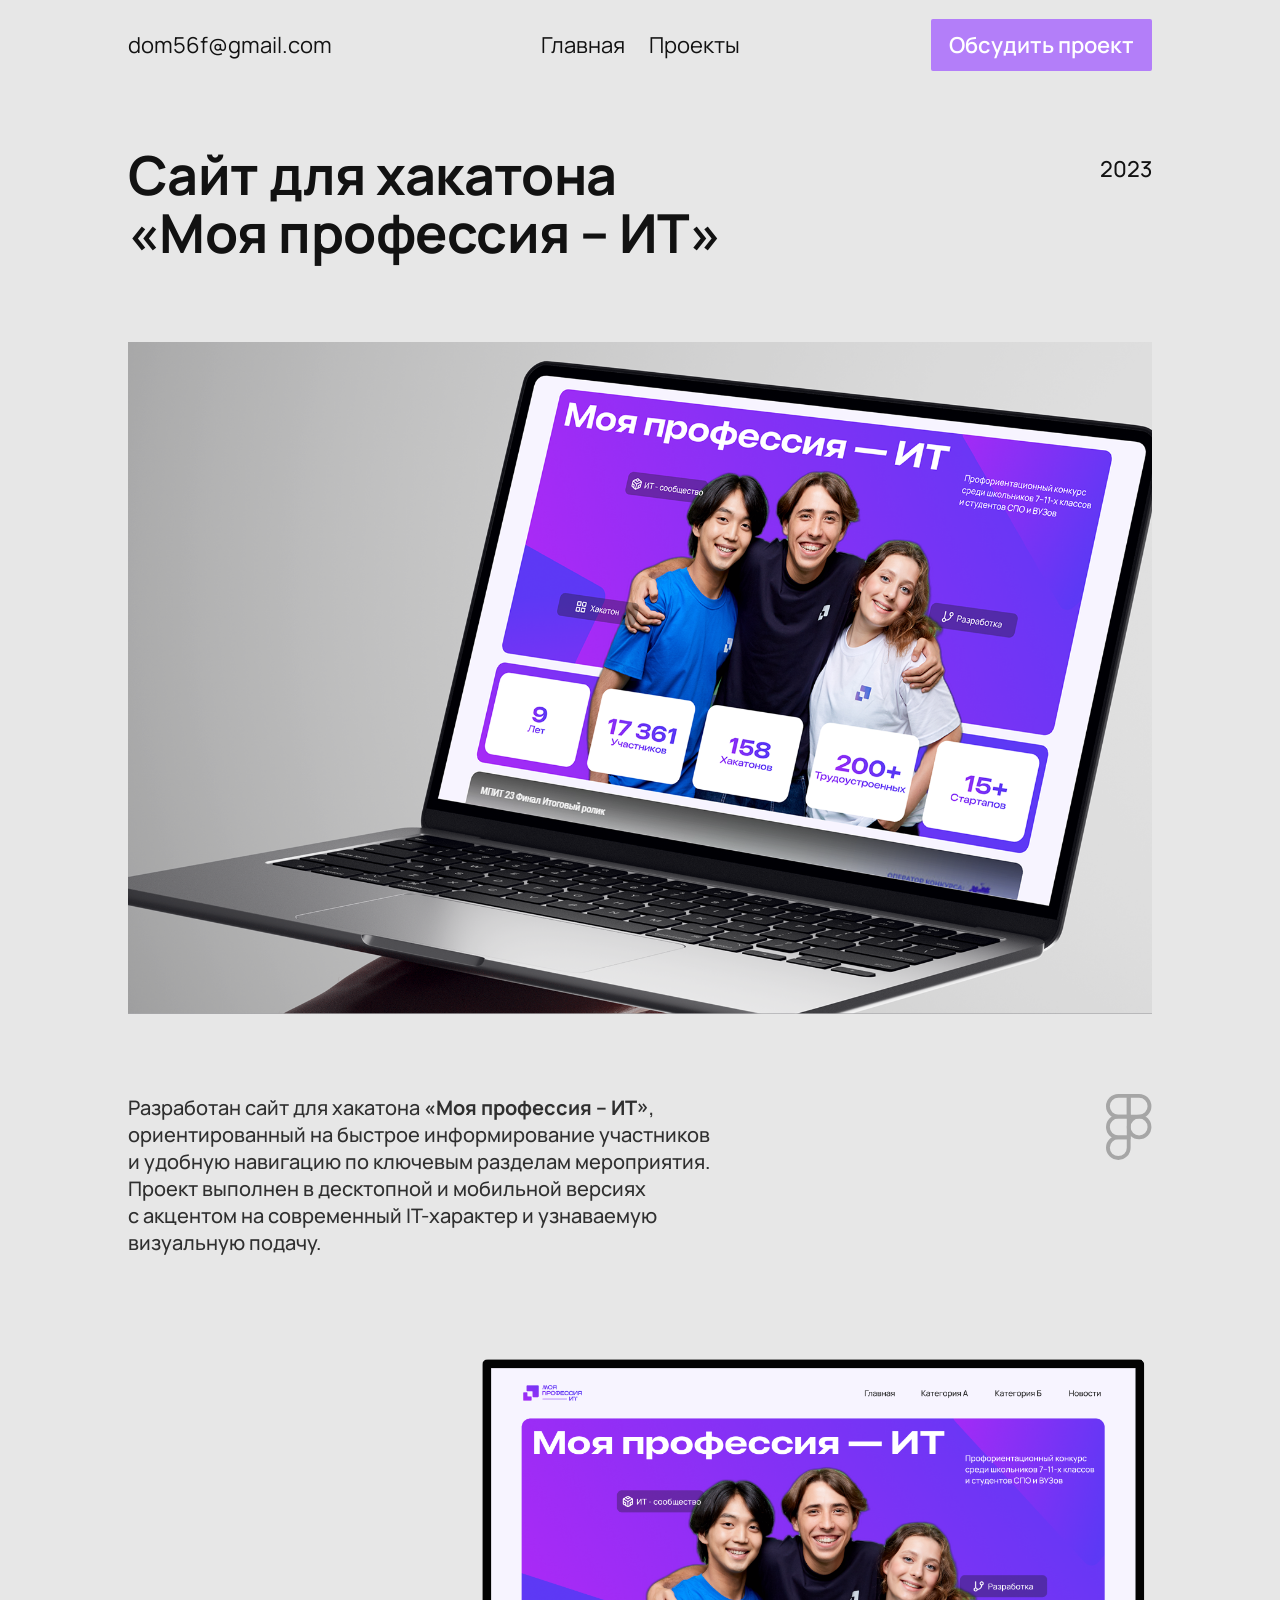
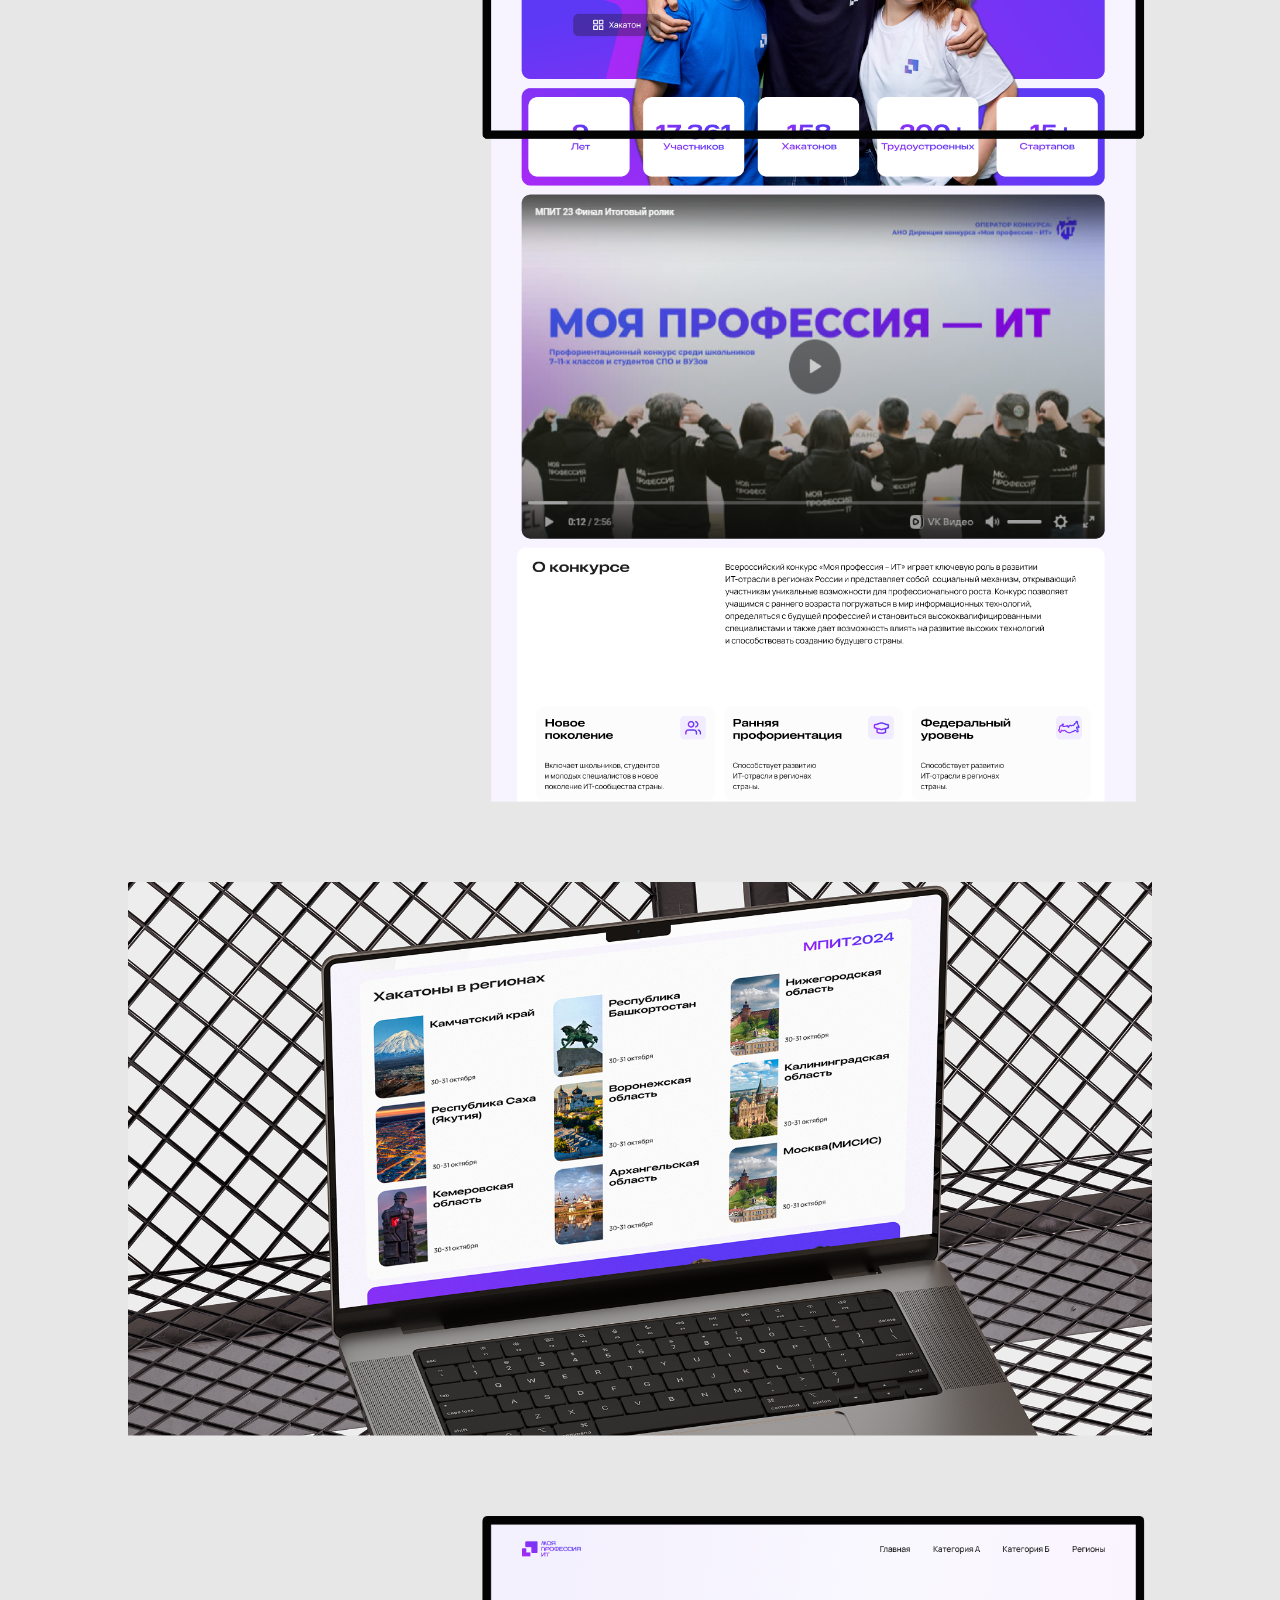
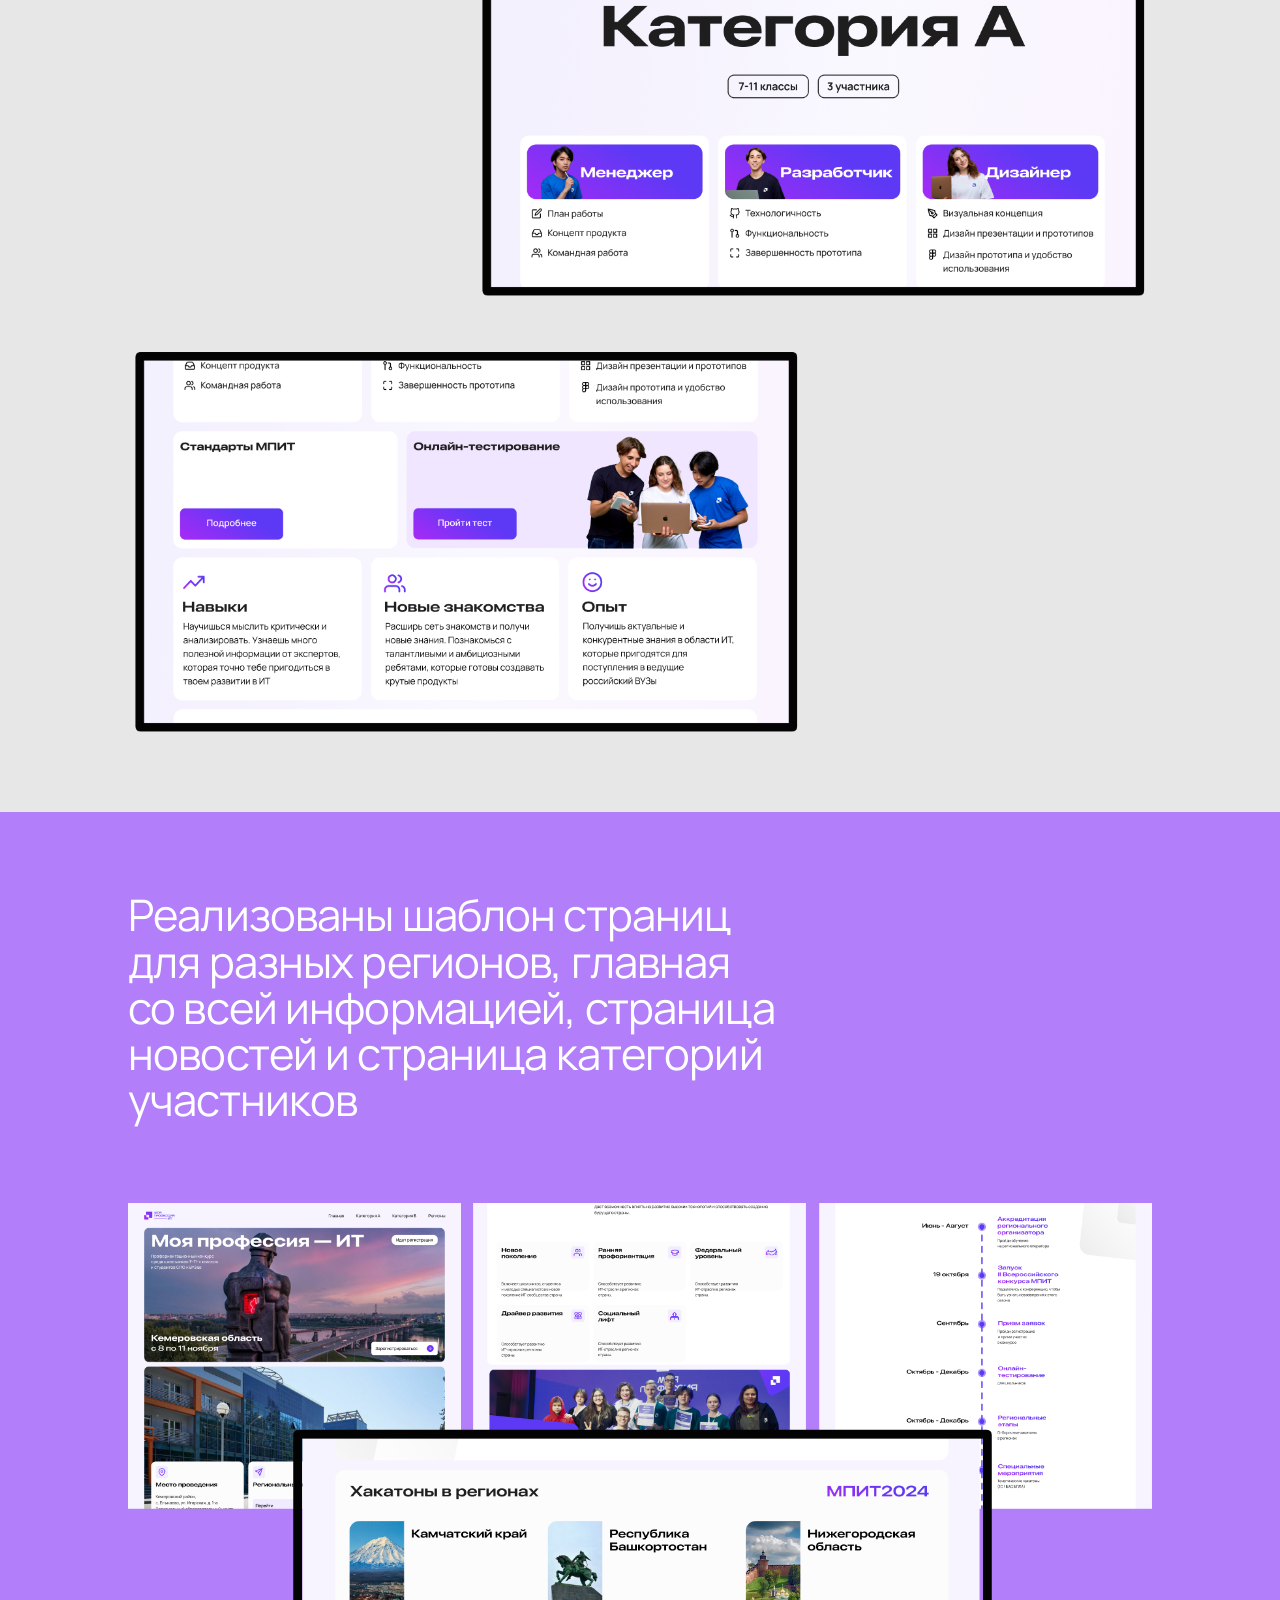
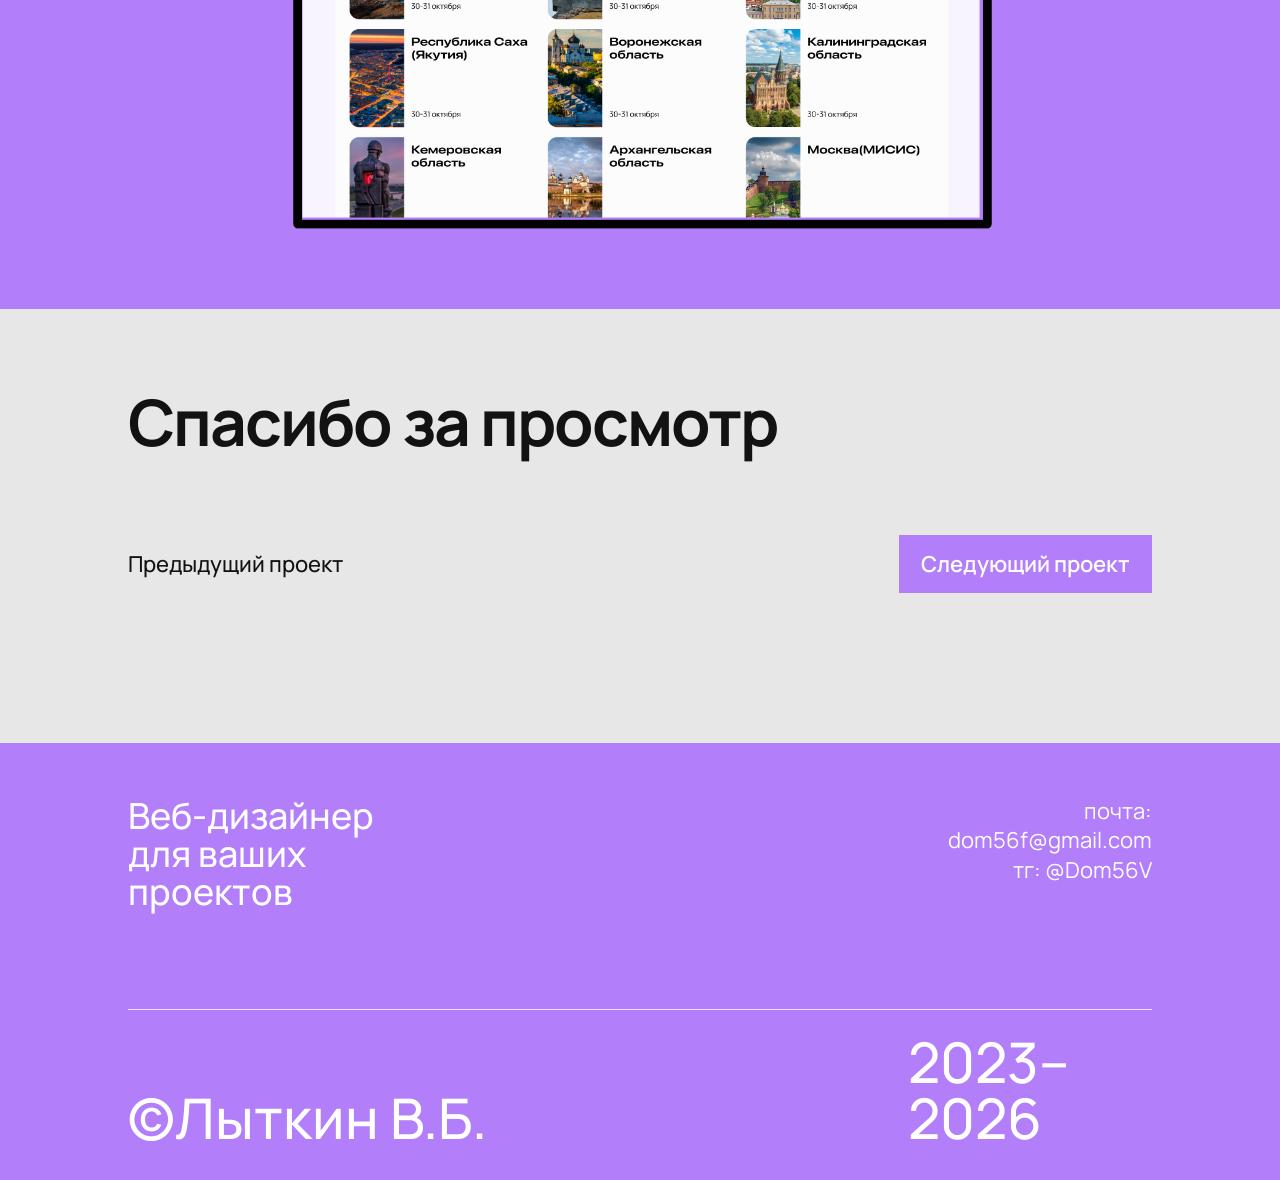
==== projects/dashboard.html @ 9b886f8b "Initial commit" ====
<!doctype html>
<html lang="ru">
<head>
  <meta charset="UTF-8">
  <meta name="viewport" content="width=device-width, initial-scale=1.0">
  <title>Проект | Сайт для&nbsp;хакатона «Моя профессия – ИТ»</title>
  <link rel="preconnect" href="https://fonts.googleapis.com">
  <link rel="preconnect" href="https://fonts.gstatic.com" crossorigin>
  <link href="https://fonts.googleapis.com/css2?family=Manrope:wght@400;600;700;800&display=swap" rel="stylesheet">
  <link rel="stylesheet" href="../styles.css">
</head>
<body class="project-theme-mpit">
  <header class="site-header container">
    <a class="header-email" href="mailto:dom56f@gmail.com">dom56f@gmail.com</a>
    <nav class="header-nav" aria-label="Основная навигация">
      <a href="../index.html#home">Главная</a>
      <a href="../index.html#projects">Проекты</a>
    </nav>
    <a class="header-cta" href="../index.html#feedback">Обсудить проект</a>
  </header>

  <main class="container project-first">
    <div class="project-first-head">
      <h1 class="project-first-title">Сайт для&nbsp;хакатона<br>«Моя профессия – ИТ»</h1>
      <p class="project-first-year">2023</p>
    </div>
    <div class="project-first-cover">
      <img src="../media/projects/%D0%9C%D0%9F%D0%98%D0%A2/LAPTOP%20%26%20PHONE%20SCREEN%20MOCKUP%203%201.png" alt="Превью проекта «Моя профессия – ИТ»">
    </div>

    <section class="project-second">
      <div class="project-second-top">
        <p>
          Разработан сайт для&nbsp;хакатона <strong>«Моя профессия – ИТ»</strong>, ориентированный на&nbsp;быстрое
          информирование участников и&nbsp;удобную навигацию по&nbsp;ключевым разделам мероприятия.
          Проект выполнен в&nbsp;десктопной и&nbsp;мобильной версиях с&nbsp;акцентом на&nbsp;современный IT-характер
          и&nbsp;узнаваемую визуальную подачу.
        </p>
        <img src="../media/projects/%D0%A1%D0%B0%D0%B9%D1%82-%D1%84%D0%BE%D0%BD%D0%B4%20%D1%8F%D0%BA%D1%83%D1%82%D0%B8%D1%8F/Figma.svg" alt="Figma">
      </div>

      <div class="project-second-shot">
        <img src="../media/projects/%D0%9C%D0%9F%D0%98%D0%A2/Group%2019.png" alt="Экран проекта «Моя профессия – ИТ»">
      </div>
    </section>

    <section class="project-shot-wide">
      <img src="../media/projects/%D0%9C%D0%9F%D0%98%D0%A2/iPhone%20Mockup%2001FM%201.png" alt="Мобильный экран проекта «Моя профессия – ИТ»">
    </section>

    <section class="project-shot-row">
      <img class="project-shot-row-left" src="../media/projects/%D0%9C%D0%9F%D0%98%D0%A2/Apple%20Pro%20Display%20XDR-1.png" alt="Экран проекта Apple Pro Display XDR слева">
      <img class="project-shot-row-right" src="../media/projects/%D0%9C%D0%9F%D0%98%D0%A2/Apple%20Pro%20Display%20XDR.png" alt="Экран проекта Apple Pro Display XDR справа">
    </section>

    <section class="project-third">
      <p class="project-third-text">
        Реализованы шаблон страниц для&nbsp;разных регионов, главная со&nbsp;всей информацией, страница новостей
        и&nbsp;страница категорий участников
      </p>
      <div class="project-third-frame">
        <img src="../media/projects/%D0%9C%D0%9F%D0%98%D0%A2/Group%2033.png" alt="Экран проекта «Моя профессия – ИТ»">
      </div>
    </section>

    <section class="project-thanks">
      <h2>Спасибо за&nbsp;просмотр</h2>
    </section>

    <section class="project-end-actions">
      <a class="project-end-link" href="../projects/studio.html">Предыдущий проект</a>
      <a class="project-end-button" href="../projects/shop.html">Следующий проект</a>
    </section>
  </main>

  <footer class="site-footer" aria-label="Футер">
    <div class="container footer-inner">
      <div class="footer-top">
        <p class="footer-title">Веб-дизайнер<br>для&nbsp;ваших проектов</p>
        <div class="footer-contacts">
          <p>почта: <a href="mailto:dom56f@gmail.com">dom56f@gmail.com</a></p>
          <p>тг: <a href="https://t.me/Dom56V" target="_blank" rel="noopener noreferrer">@Dom56V</a></p>
        </div>
      </div>

      <div class="footer-bottom">
        <p>©Лыткин В.Б.</p>
        <p>2023–2026</p>
      </div>
    </div>
  </footer>
  <script src="../script.js"></script>
</body>
</html>
---- styles.css ----
:root {
  --bg: #e7e7e7;
  --text: #121212;
  --muted: #3d3d3d;
  --card: rgba(255, 255, 255, 0.78);
  --line: rgba(18, 18, 18, 0.16);
  --accent: #f66b3d;
  --accent-2: #181818;
  --footer-bg: #ff6432;
}

* {
  box-sizing: border-box;
}

body {
  margin: 0;
  min-height: 100vh;
  background: var(--bg);
  color: var(--text);
  font-family: Manrope, sans-serif;
  overflow-x: hidden;
}

.container {
  width: calc(100% - 256px);
  margin: 0 auto;
}

.site-header {
  --grid-gap: 16px;
  height: 90px;
  display: grid;
  grid-template-columns: repeat(12, minmax(0, 1fr));
  column-gap: var(--grid-gap);
  align-items: center;
  position: sticky;
  top: 0;
  z-index: 1000;
  background: transparent;
  transition: transform 0.28s ease;
  will-change: transform;
}

.site-header::before {
  content: "";
  position: absolute;
  top: 0;
  bottom: 0;
  left: 50%;
  width: 100vw;
  transform: translateX(-50%);
  background: var(--bg);
  z-index: -1;
}

.site-header.header-hidden {
  transform: translateY(-100%);
}

.header-email {
  grid-column: 1 / 4;
  justify-self: start;
  color: var(--text);
  text-decoration: none;
  font-size: 22px;
}

.header-nav {
  grid-column: 6 / 8;
  display: flex;
  justify-content: center;
  gap: 24px;
}

.header-nav a {
  color: var(--text);
  text-decoration: none;
  font-size: 22px;
}

.header-cta {
  grid-column: 10 / 13;
  justify-self: end;
  text-decoration: none;
  color: #fff;
  background: var(--accent);
  padding: 11px 18px;
  border-radius: 2px;
  font-weight: 600;
  font-size: 22px;
}

.header-email:hover,
.header-nav a:hover {
  text-decoration: underline;
  text-underline-offset: 6px;
}

.header-cta:hover {
  filter: brightness(0.9);
}

.first-screen {
  --grid-gap: 16px;
  display: grid;
  grid-template-columns: repeat(12, minmax(0, 1fr));
  column-gap: var(--grid-gap);
  row-gap: 26px;
  align-items: start;
  padding: 20px 0 80px;
}

.hero-intro {
  display: contents;
}

.avatar-pair {
  grid-column: 6 / 8;
  justify-self: center;
  display: grid;
  grid-template-columns: 64px 64px;
  margin-top: 80px;
  align-items: center;
  justify-content: center;
}

.avatar-circle {
  width: 100px;
  height: 100px;
  border-radius: 50%;
  object-fit: cover;
  border: none;
}

.avatar-left {
  z-index: 1;
}

.avatar-right {
  margin-left: 8px;
  background: #111;
}

h1,
h2 {
  font-family: Manrope, sans-serif;
  margin-top: 0;
}

.headline {
  grid-column: 1 / -1;
  margin: 0px 0 0;
  text-align: center;
  line-height: 0.98;
  letter-spacing: -0.03em;
  font-size: 128px;
  white-space: nowrap;
}

.contact-lines {
  grid-column: 5 / 9;
  margin: 26px 0 26px;
  text-align: center;
}

.contact-lines p {
  margin: 0;
  color: var(--muted);
  font-size: 22px;
  line-height: 1.5;
}

.contact-lines a {
  color: inherit;
}

.featured-project {
  grid-column: 1 / -1;
  position: relative;
  width: 100%;
  margin: 24px 0 60px;
  border: 1px solid var(--line);
  overflow: hidden;
  display: block;
  text-decoration: none;
}

.featured-project img {
  width: 100%;
  max-height: 680px;
  display: block;
  object-fit: cover;
}

.featured-project-btn {
  position: absolute;
  top: 50%;
  left: 50%;
  transform: translate(-50%, -50%);
  background: #fff;
  color: #202020;
  padding: 14px 24px;
  border-radius: 3px;
  font-weight: 600;
}

.services-screen {
  grid-column: 1 / -1;
  width: 100%;
  margin: 100px 0;
}

.services-head {
  display: grid;
  grid-template-columns: repeat(12, minmax(0, 1fr));
  gap: 16px;
  align-items: start;
  margin-bottom: 148px;
}

.services-head h2 {
  grid-column: 1 / 7;
  margin: 0;
  font-size: clamp(2rem, 4.1vw, 3.4rem);
  line-height: 1.03;
  letter-spacing: -0.02em;
}

.services-head p {
  grid-column: 9 / span 4;
  margin: 10px 0 0;
  font-size: 22px;
  line-height: 1.32;
}

.services-row {
  display: grid;
  grid-template-columns: repeat(12, minmax(0, 1fr));
  gap: 16px;
  align-items: end;
  margin-bottom: 148px;
}

.services-icon-wrap {
  grid-column: 1 / 2;
  width: 100px;
  height: 100px;
  border-radius: 50%;
  display: grid;
  place-items: center;
  align-self: end;
}

.services-icon-wrap img {
  width: 100%;
  height: 100%;
  object-fit: contain;
}

.icon-white {
  background: rgba(255, 255, 255, 0.6);
}

.icon-accent {
  background: var(--accent);
}

.icon-dark {
  background: #101116;
}

.services-tile {
  height: 180px;
  padding: 16px;
  background: rgba(255, 255, 255, 0.44);
  border: 2px solid rgba(246, 107, 61, 0.55);
  position: relative;
}

.services-row .services-tile:nth-of-type(1) {
  grid-column: 3 / 6;
}

.services-row .services-tile:nth-of-type(2) {
  grid-column: 6 / 9;
}

.services-row .services-tile:nth-of-type(3) {
  grid-column: 9 / 13;
}

.services-tile h3 {
  margin: 0;
  font-size: 1.9rem;
  font-weight: 500;
  line-height: 1.2;
}

.tile-logo {
  position: absolute;
  right: 24px;
  bottom: 24px;
  width: auto;
  height: 55px;
  opacity: 0.7;
  object-fit: contain;
}

.row-with-note.icon-set-edu .services-tile:nth-of-type(1) .tile-logo,
.row-with-note.icon-set-edu .services-tile:nth-of-type(3) .tile-logo {
  width: 76px;
  height: 76px;
}

.row-with-note.icon-set-edu .services-tile:nth-of-type(3) .tile-logo {
  width: auto;
  height: 76px;
}

.services-row:not(.row-with-note) .tile-logo {
  display: none;
}

.row-note {
  margin: 0;
  font-size: 22px;
  line-height: 1.35;
}

.row-with-note {
  grid-template-columns: repeat(12, minmax(0, 1fr));
  grid-template-rows: auto auto;
  row-gap: 148px;
  align-items: start;
  margin-top: 0;
  margin-bottom: 148px;
}

.row-with-note .services-icon-wrap {
  grid-column: 1;
  grid-row: 2;
  align-self: end;
}

.row-with-note .services-tile:nth-of-type(1) {
  grid-column: 3 / 6;
  grid-row: 2;
}

.row-with-note .services-tile:nth-of-type(2) {
  grid-column: 6 / 9;
  grid-row: 2;
}

.row-with-note .services-tile:nth-of-type(3) {
  grid-column: 9 / 13;
  grid-row: 2;
}

.row-with-note .row-note {
  grid-column: 9 / span 4;
  grid-row: 1;
  align-self: start;
}

.services-screen .services-row:last-child {
  margin-bottom: 0;
}

.projects-showcase {
  grid-column: 1 / -1;
  width: 100%;
  padding: 100px 0 70px;
  position: relative;
  z-index: 0;
}

.projects-showcase::before {
  content: "";
  position: absolute;
  top: 0;
  bottom: 0;
  left: 50%;
  width: 100vw;
  transform: translateX(-50%);
  background: #fff;
  z-index: -1;
}

.projects-title {
  margin: 0 0 48px;
  font-size: clamp(2rem, 3.4vw, 3rem);
}

.projects-grid {
  display: grid;
  grid-template-columns: repeat(12, minmax(0, 1fr));
  gap: 10px;
}

.projects-grid .project-card:nth-child(1),
.projects-grid .project-card:nth-child(3) {
  grid-column: 1 / 7;
}

.projects-grid .project-card:nth-child(2),
.projects-grid .project-card:nth-child(4) {
  grid-column: 7 / 13;
}

.projects-grid .project-card:nth-child(5) {
  grid-column: 1 / 13;
}

.project-card {
  min-height: 410px;
  position: relative;
  overflow: hidden;
  color: #fff;
  text-decoration: none;
  padding: 18px 16px;
  cursor: pointer;
  font-weight: 600;
}

.project-name {
  margin: 0;
  font-size: clamp(1.6rem, 2.6vw, 2.8rem);
  line-height: 1.1;
  position: relative;
  z-index: 2;
}

.project-year {
  position: absolute;
  left: 16px;
  bottom: 16px;
  font-size: 1.1rem;
  z-index: 2;
}

.project-hover-image {
  position: absolute;
  inset: 0;
  width: 100%;
  height: 100%;
  object-fit: cover;
  opacity: 0;
  transform: scale(1.03);
  transition: opacity 0.28s ease, transform 0.28s ease;
}

.project-card::after {
  content: "";
  position: absolute;
  inset: 0;
  background: rgba(0, 0, 0, 0);
  transition: background 0.28s ease;
  z-index: 1;
}

.project-card:hover .project-hover-image {
  opacity: 1;
  transform: scale(1);
}

.project-card:hover::after {
  background: rgba(0, 0, 0, 0.28);
}

.project-green {
  background: #4b8c51;
}

.project-violet {
  background: #9b72e6;
}

.project-blue {
  background: #557ee6;
}

.project-gray {
  background: #FF8D37;
}

.project-dark {
  background: #77A74C;
}

.feedback-section {
  grid-column: 1 / -1;
  width: 100%;
  padding: 100px 0 120px;
}

.feedback-head {
  display: grid;
  grid-template-columns: repeat(12, minmax(0, 1fr));
  gap: 16px;
  align-items: start;
  margin-bottom: 52px;
}

.feedback-head h2 {
  grid-column: 1 / 8;
  margin: 0;
  font-size: clamp(2rem, 4vw, 4.1rem);
  line-height: 1.04;
  letter-spacing: -0.02em;
  white-space: nowrap;
}

.feedback-float {
  grid-column: 12 / 13;
  justify-self: end;
  width: 100px;
  height: 100px;
  border-radius: 50%;
  background: #101116;
  color: #fff;
  text-decoration: none;
  display: grid;
  place-items: center;
  font-size: 1.7rem;
}

.feedback-float img {
  width: 100%;
  height: 100%;
  object-fit: contain;
}

.feedback-form {
  display: grid;
  grid-template-columns: repeat(12, minmax(0, 1fr));
  gap: 48px 16px;
}

.feedback-form h3 {
  grid-column: 1 / 7;
  margin: 0;
  font-size: 2rem;
  font-weight: 600;
}

.feedback-task,
.feedback-contacts {
  grid-column: 1 / -1;
  display: grid;
  grid-template-columns: repeat(12, minmax(0, 1fr));
  gap: 64px 16px;
}

.feedback-task .feedback-field {
  grid-column: 1 / 7;
}

.feedback-task .feedback-field-full {
  grid-column: 1 / 7;
}

.feedback-contacts .feedback-field:nth-child(1),
.feedback-contacts .feedback-field:nth-child(3) {
  grid-column: 1 / 7;
}

.feedback-contacts .feedback-field:nth-child(2),
.feedback-contacts .feedback-field:nth-child(4) {
  grid-column: 7 / 13;
}

.feedback-field {
  display: grid;
  gap: 2px;
}

.feedback-field span {
  font-size: 22px;
  color: #6d6d6d;
  line-height: 1.1;
  transition: opacity 0.18s ease;
}

.feedback-field.has-value span {
  opacity: 0;
}

.feedback-field input,
.feedback-field textarea,
.feedback-field select {
  width: 100%;
  height: 48px;
  border: 0;
  border-bottom: 1px solid rgba(18, 18, 18, 0.25);
  background: transparent;
  padding: 0 0 6px;
  font: inherit;
  font-size: 22px;
  color: #121212;
  resize: none;
  outline: none;
}

.feedback-field textarea {
  min-height: 48px;
  overflow: hidden;
}

.feedback-field input:focus,
.feedback-field textarea:focus,
.feedback-field select:focus {
  border-bottom-color: #121212;
}

.feedback-submit {
  grid-column: 1 / 3;
  margin-top: 18px;
  border: 0;
  background: var(--accent);
  color: #fff;
  font: inherit;
  font-size: 22px;
  font-weight: 600;
  padding: 16px 20px;
  cursor: pointer;
}

.site-footer {
  background: var(--footer-bg);
  color: #fff;
}

body.project-theme-fund {
  --footer-bg: #4b8c51;
  --accent: #4b8c51;
}

body.project-theme-getpatent {
  --footer-bg: #5483f8;
  --accent: #5483f8;
}

body.project-theme-mpit {
  --footer-bg: #b37ef9;
  --accent: #b37ef9;
}

body.project-theme-next {
  --footer-bg: #FF8D37;
  --accent: #FF8D37;
}

body.project-theme-fifth {
  --footer-bg: #77A74C;
  --accent: #77A74C;
}

.footer-inner {
  padding: 54px 0 34px;
}

.footer-top {
  display: grid;
  grid-template-columns: repeat(12, minmax(0, 1fr));
  gap: 16px;
  align-items: start;
  min-height: 160px;
}

.footer-title {
  grid-column: 1 / 5;
  margin: 0;
  font-size: 36px;
  line-height: 1.06;
  font-weight: 500;
}

.footer-contacts {
  grid-column: 10 / 13;
  justify-self: end;
  text-align: right;
}

.footer-contacts p {
  margin: 0;
  font-size: 22px;
  line-height: 1.35;
}

.footer-contacts a {
  color: inherit;
  text-decoration: none;
}

.footer-bottom {
  margin-top: 52px;
  padding-top: 24px;
  border-top: 1px solid rgba(255, 255, 255, 0.75);
  display: grid;
  grid-template-columns: repeat(12, minmax(0, 1fr));
  gap: 16px;
  align-items: end;
}

.footer-bottom p {
  margin: 0;
  font-size: 56px;
  line-height: 1;
  font-weight: 500;
}

.footer-bottom p:first-child {
  grid-column: 1 / 6;
}

.footer-bottom p:last-child {
  grid-column: 10 / 13;
  justify-self: end;
}

.project-page {
  padding: 50px 0 70px;
}

.back-link {
  display: inline-block;
  text-decoration: none;
  color: var(--accent-2);
  font-weight: 700;
  margin-bottom: 24px;
}

.project-cover {
  border: 1px solid var(--line);
  border-radius: 18px;
  background: var(--card);
  overflow: hidden;
}

.project-head {
  padding: 22px;
}

.project-head p {
  margin: 0;
  color: var(--muted);
}

.project-image {
  height: 320px;
  width: 100%;
  object-fit: cover;
  display: block;
}

.project-first {
  padding: 56px 0 70px;
}

.project-first-head {
  display: grid;
  grid-template-columns: repeat(12, minmax(0, 1fr));
  gap: 16px;
  align-items: start;
}

.project-first-title {
  grid-column: 1 / 10;
  margin: 0 0 80px;
  font-size: clamp(2rem, 4.2vw, 4.1rem);
  line-height: 1.08;
  letter-spacing: -0.01em;
}

.project-first-year {
  grid-column: 12 / 13;
  justify-self: end;
  margin: 10px 0 0;
  font-size: 22px;
  font-weight: 500;
  line-height: 1.2;
}

.project-first-cover {
  background: #a9a9ab;
}

.project-first-cover img {
  display: block;
  width: 100%;
  height: auto;
}


.project-second {
  display: grid;
  grid-template-columns: repeat(12, minmax(0, 1fr));
  gap: 16px;
  margin-top: 80px;
  margin-bottom: 80px;
}

.project-second-top {
  grid-column: 1 / -1;
  display: grid;
  grid-template-columns: repeat(12, minmax(0, 1fr));
  gap: 16px;
  align-items: start;
  margin-bottom: 80px;
}

.project-second-top p {
  grid-column: 1 / 8;
  margin: 0;
  color: #2f2f2f;
  font-size: 20px;
  line-height: 1.35;
  font-weight: 500;
}

.project-second-top img {
  grid-column: 12 / 13;
  justify-self: end;
  width: 46px;
  height: 66px;
  object-fit: contain;
  opacity: 0.45;
}

.project-tools {
  grid-column: 11 / 13;
  justify-self: end;
  display: flex;
  align-items: center;
  gap: 16px;
}

.project-tools img {
  width: 46px;
  height: 66px;
  object-fit: contain;
  opacity: 0.45;
}

.project-tools-blender {
  width: 62px !important;
  height: 82px !important;
}


.project-second-shot {
  grid-column: 5 / 13;
}

.project-second-shot img {
  display: block;
  width: 100%;
  height: auto;
}

.project-second-phones {
  grid-column: 7 / 13;
  display: grid;
  grid-template-columns: repeat(6, minmax(0, 1fr));
  gap: 16px;
  margin-top: 80px;
  align-items: start;
}

.project-second-phones img {
  display: block;
  width: 100%;
  height: auto;
  transform: scale(1.08);
  transform-origin: bottom center;
}

.project-second-phones img:nth-child(1) {
  grid-column: 2 / 4;
  margin-right: 32px;
}

.project-second-phones img:nth-child(2) {
  grid-column: 4 / 6;
  margin-left: 32px;
}

.project-type {
  display: grid;
  grid-template-columns: repeat(12, minmax(0, 1fr));
  gap: 16px;
  align-items: start;
  margin-bottom: 80px;
}

.project-type-sample {
  grid-column: 1 / 9;
}

.project-type-sample h2 {
  margin: 0 0 12px;
  font-family: "Helvetica Neue", Arial, sans-serif;
  font-size: clamp(4.5rem, 8.5vw, 6.5rem);
  line-height: 0.95;
  font-weight: 500;
  letter-spacing: -0.05em;
}

.project-type-cyrillic,
.project-type-latin {
  margin: 0;
  font-family: "Helvetica Neue", Arial, sans-serif;
  font-size: 24px;
  line-height: 1.25;
  color: #121212;
}

.project-type-note {
  grid-column: 10 / 13;
  margin: 10px 0 0;
  font-size: 20px;
  line-height: 1.28;
  color: #202020;
}

.project-shot-wide {
  margin-bottom: 80px;
}

.project-shot-wide img {
  display: block;
  width: 100%;
  height: auto;
}

.project-shot-row {
  display: grid;
  grid-template-columns: repeat(4, minmax(0, 1fr));
  gap: 16px;
  margin-bottom: 80px;
}

.project-shot-row img {
  display: block;
  width: 100%;
  height: auto;
}

body.project-theme-mpit .project-shot-row {
  grid-template-columns: repeat(12, minmax(0, 1fr));
}

body.project-theme-next .project-shot-row {
  grid-template-columns: repeat(12, minmax(0, 1fr));
}

body.project-theme-mpit .project-shot-row-left {
  grid-column: 1 / 9 !important;
  grid-row: 2;
}

body.project-theme-next .project-shot-row-left {
  grid-column: 1 / 9 !important;
  grid-row: 2;
}

body.project-theme-mpit .project-shot-row-right {
  grid-column: 5 / 13 !important;
  grid-row: 1;
  margin-bottom: 40px;
}

body.project-theme-next .project-shot-row-right {
  grid-column: 5 / 13 !important;
  grid-row: 1;
  margin-bottom: 40px;
}

.project-shot-right {
  display: grid;
  grid-template-columns: repeat(12, minmax(0, 1fr));
  gap: 16px;
  margin-bottom: 80px;
}

.project-shot-right img {
  grid-column: 5 / 13;
  display: block;
  width: 100%;
  height: auto;
}

.project-third {
  position: relative;
  left: 50%;
  width: 100vw;
  transform: translateX(-50%);
  display: grid;
  grid-template-columns: repeat(12, minmax(0, 1fr));
  gap: 80px 16px;
  margin-top: 80px;
  margin-bottom: 80px;
  background: #4b8c51;
  padding: 80px 128px;
}

body.project-theme-getpatent .project-third {
  background: #5483f8;
}

body.project-theme-mpit .project-third {
  background: #b37ef9;
}

body.project-theme-next .project-third {
  background: #FF8D37;
}

body.project-theme-fifth .project-third {
  background: #77A74C;
}

.project-third-text {
  grid-column: 1 / 9;
  margin: 0;
  color: #fff;
  font-size: clamp(2rem, 3.4vw, 3rem);
  line-height: 1.06;
  letter-spacing: -0.02em;
  max-width: none;
}

.project-third-frame {
  grid-column: 1 / 9;
}

body.project-theme-getpatent .project-third-frame {
  grid-column: 1 / -1;
}

body.project-theme-mpit .project-third-frame {
  grid-column: 1 / -1;
}

body.project-theme-next .project-third-frame {
  grid-column: 1 / -1;
}

body.project-theme-fifth .project-third-frame {
  grid-column: 1 / -1;
}

.project-third-row {
  grid-column: 1 / -1;
  display: grid;
  grid-template-columns: repeat(4, minmax(0, 1fr));
  gap: 16px;
}

.project-third-row img {
  display: block;
  width: 100%;
  height: auto;
}

.project-third-phones + .project-third-frame {
  margin-top: 80px;
}

.project-third-frame img {
  display: block;
  width: 100%;
  height: auto;
}

.project-third-phones {
  grid-column: 7 / 13;
  display: grid;
  grid-template-columns: repeat(6, minmax(0, 1fr));
  gap: 16px;
  margin-top: 80px;
  align-items: start;
}

.project-third-phones img {
  display: block;
  width: 100%;
  height: auto;
  transform: scale(1.08);
  transform-origin: bottom center;
}

.project-third-phones img:nth-child(1) {
  grid-column: 2 / 4;
}

.project-third-phones img:nth-child(2) {
  grid-column: 4 / 6;
}

.project-summary-title {
  margin: 0 0 80px;
}

.project-summary-title h2 {
  margin: 0;
  font-size: clamp(2rem, 4vw, 4rem);
  line-height: 1.04;
  letter-spacing: -0.02em;
  max-width: 1100px;
}

.project-summary-stack {
  display: grid;
  gap: 80px;
  margin: 0 0 80px;
}

.project-summary-stack img {
  display: block;
  width: 100%;
  height: auto;
}

.project-repeat {
  display: grid;
  grid-template-columns: repeat(12, minmax(0, 1fr));
  gap: 24px 16px;
  margin: 0 0 80px;
}

.project-repeat-frame {
  grid-column: 1 / 9;
}

.project-repeat-frame img {
  display: block;
  width: 100%;
  height: auto;
}

.project-repeat-phones {
  grid-column: 7 / 13;
  display: grid;
  grid-template-columns: repeat(6, minmax(0, 1fr));
  gap: 16px;
  margin-top: 16px;
  align-items: start;
}

.project-repeat-phones img {
  display: block;
  width: 100%;
  height: auto;
  transform: scale(1.08);
  transform-origin: bottom center;
}

.project-repeat-phones img:nth-child(1) {
  grid-column: 2 / 4;
}

.project-repeat-phones img:nth-child(2) {
  grid-column: 4 / 6;
}

.project-thanks {
  margin: 0 0 80px;
}

.project-thanks h2 {
  margin: 0;
  font-size: clamp(2.4rem, 5vw, 4.8rem);
  line-height: 1.02;
  letter-spacing: -0.03em;
}

.project-end-actions {
  display: flex;
  justify-content: space-between;
  align-items: center;
  gap: 16px;
  margin: 0 0 80px;
}

.project-end-link {
  color: #121212;
  text-decoration: none;
  font-size: 22px;
  font-weight: 500;
}

.project-end-button {
  text-decoration: none;
  background: var(--accent);
  color: #fff;
  padding: 14px 22px;
  font-size: 22px;
  font-weight: 600;
}

.project-end-link:hover {
  text-decoration: underline;
  text-underline-offset: 6px;
}

.project-end-button:hover {
  filter: brightness(0.9);
}

.project-final {
  margin: 0 0 90px;
  padding: 36px;
  border: 1px solid var(--line);
  background: #fff;
}

.project-final-label {
  margin: 0 0 12px;
  color: #6d6d6d;
  font-size: 16px;
  text-transform: uppercase;
  letter-spacing: 0.04em;
}

.project-final h2 {
  margin: 0 0 14px;
  font-size: clamp(2rem, 4vw, 3.4rem);
  line-height: 1.06;
}

.project-final-text {
  margin: 0 0 24px;
  color: #3d3d3d;
  font-size: 22px;
  line-height: 1.35;
  max-width: 920px;
}


.project-final-actions {
  display: flex;
  gap: 12px;
  flex-wrap: wrap;
}

.project-final-btn {
  text-decoration: none;
  padding: 12px 18px;
  font-size: 20px;
  font-weight: 600;
}

.project-final-btn-light {
  border: 1px solid rgba(18, 18, 18, 0.2);
  color: #121212;
  background: #fff;
}

.project-final-btn-accent {
  color: #fff;
  background: var(--accent);
}

.project-single {
  padding-top: 40px;
}

.project-hero {
  display: grid;
  grid-template-columns: repeat(12, minmax(0, 1fr));
  gap: 16px;
  align-items: center;
  margin-bottom: 52px;
}

.project-hero-text {
  grid-column: 1 / 6;
}

.project-tag {
  margin: 0 0 12px;
  font-size: 18px;
  color: #6f6f6f;
}

.project-hero-text h1 {
  margin: 0 0 16px;
  font-size: clamp(2rem, 4.6vw, 4.2rem);
  line-height: 1.02;
}

.project-hero-text p {
  margin: 0;
  font-size: 22px;
  line-height: 1.35;
  color: #444;
}

.project-hero-image {
  grid-column: 6 / 13;
  width: 100%;
  height: 520px;
  object-fit: cover;
  border: 1px solid var(--line);
}

.project-meta {
  display: grid;
  grid-template-columns: repeat(12, minmax(0, 1fr));
  gap: 16px;
  margin-bottom: 40px;
}

.project-meta article:nth-child(1) {
  grid-column: 1 / 5;
}

.project-meta article:nth-child(2) {
  grid-column: 5 / 9;
}

.project-meta article:nth-child(3) {
  grid-column: 9 / 13;
}

.project-meta h2 {
  margin: 0 0 10px;
  font-size: 30px;
}

.project-meta p {
  margin: 0;
  color: #444;
  line-height: 1.4;
  font-size: 20px;
}

.project-gallery {
  display: grid;
  grid-template-columns: repeat(12, minmax(0, 1fr));
  gap: 16px;
  margin-bottom: 30px;
}

.project-gallery img {
  width: 100%;
  height: 300px;
  object-fit: cover;
  border: 1px solid var(--line);
}

.project-gallery img:nth-child(1) {
  grid-column: 1 / 8;
}

.project-gallery img:nth-child(2) {
  grid-column: 8 / 10;
}

.project-gallery img:nth-child(3) {
  grid-column: 10 / 13;
}

@media (max-width: 900px) {
  .container {
    width: calc(100% - 32px);
  }

  .first-screen {
    grid-template-columns: 1fr;
    row-gap: 16px;
  }

  .avatar-pair,
  .headline,
  .contact-lines,
  .featured-project,
  .services-screen,
  .projects-showcase,
  .feedback-section {
    grid-column: auto;
  }

  .projects-grid {
    grid-template-columns: 1fr;
  }

  .site-header {
    grid-template-columns: 1fr;
    height: auto;
    padding: 20px 0 6px;
    justify-items: center;
    text-align: center;
  }

  .header-email,
  .header-cta,
  .header-nav {
    grid-column: auto;
    justify-self: center;
  }

  .header-nav {
    gap: 16px;
  }

  .headline {
    white-space: normal;
    font-size: clamp(2.4rem, 9vw, 5.2rem);
  }

  .contact-lines p {
    font-size: 1rem;
  }

  .featured-project-btn {
    padding: 10px 16px;
  }

  .featured-project {
    margin: 10px 0 60px;
  }

  .services-head {
    grid-template-columns: 1fr;
    margin-bottom: 18px;
  }

  .services-head h2,
  .services-head p {
    grid-column: auto;
  }

  .services-row {
    grid-template-columns: 1fr;
    padding-inline: 0;
    gap: 12px;
    margin-bottom: 20px;
  }

  .services-icon-wrap {
    width: 50px;
    height: 50px;
  }

  .services-tile {
    min-height: 90px;
  }

  .services-tile h3 {
    font-size: 1.2rem;
  }

  .row-note {
    grid-column: auto;
    font-size: 0.95rem;
    margin-top: 0;
  }

  .row-with-note .services-icon-wrap,
  .services-row .services-icon-wrap,
  .services-row .services-tile:nth-of-type(1),
  .services-row .services-tile:nth-of-type(2),
  .services-row .services-tile:nth-of-type(3),
  .row-with-note .services-tile:nth-of-type(1),
  .row-with-note .services-tile:nth-of-type(2),
  .row-with-note .services-tile:nth-of-type(3),
  .row-with-note .row-note {
    grid-column: auto;
    grid-row: auto;
  }

  .project-card {
    grid-column: auto !important;
    min-height: 300px;
  }

  .project-hero,
  .project-meta,
  .project-gallery {
    grid-template-columns: 1fr;
  }

  .project-hero-text,
  .project-hero-image,
  .project-meta article:nth-child(1),
  .project-meta article:nth-child(2),
  .project-meta article:nth-child(3),
  .project-gallery img:nth-child(1),
  .project-gallery img:nth-child(2),
  .project-gallery img:nth-child(3) {
    grid-column: auto;
  }

  .project-hero-image,
  .project-gallery img {
    height: auto;
  }

  .project-first {
    padding-top: 28px;
  }

  .project-first-head {
    grid-template-columns: 1fr;
    gap: 12px;
  }

  .project-first-title {
    grid-column: auto;
    margin-bottom: 24px;
  }

  .project-first-year {
    grid-column: auto;
    justify-self: start;
    margin-top: 0;
  }

  .project-second {
    margin-top: 30px;
    grid-template-columns: 1fr;
  }

  .project-second-top {
    grid-template-columns: 1fr;
    gap: 12px;
  }

  .project-second-top p,
  .project-second-top img,
  .project-tools {
    grid-column: auto;
  }

  .project-second-top img,
  .project-tools {
    justify-self: start;
  }

  .project-second-shot {
    grid-column: auto;
  }

  .project-second-phones {
    grid-column: auto;
    grid-template-columns: 1fr 1fr;
  }

  .project-second-phones img:nth-child(1),
  .project-second-phones img:nth-child(2) {
    grid-column: auto;
  }

  .project-type {
    grid-template-columns: 1fr;
    gap: 18px;
    margin-bottom: 28px;
  }

  .project-type-sample,
  .project-type-note {
    grid-column: auto;
  }

  .project-type-sample h2 {
    font-size: clamp(3.4rem, 14vw, 5rem);
  }

  .project-type-cyrillic,
  .project-type-latin {
    font-size: 18px;
  }

  .project-type-note {
    font-size: 16px;
  }

  .project-shot-row {
    grid-template-columns: 1fr 1fr;
  }

  .project-shot-right {
    grid-template-columns: 1fr;
  }

  .project-shot-right img {
    grid-column: auto;
  }


  .project-third {
    left: auto;
    width: auto;
    transform: none;
    grid-template-columns: 1fr;
    gap: 16px;
    padding: 14px;
    margin-bottom: 44px;
  }

  .project-third-text,
  .project-third-frame,
  .project-third-phones {
    grid-column: auto;
  }

  .project-third-phones {
    grid-template-columns: 1fr 1fr;
  }

  .project-third-row {
    grid-template-columns: 1fr 1fr;
  }

  .project-third-phones img:nth-child(1),
  .project-third-phones img:nth-child(2) {
    grid-column: auto;
  }

  .project-summary-title {
    margin-bottom: 36px;
  }

  .project-summary-stack {
    gap: 16px;
    margin-bottom: 44px;
  }

  .project-repeat {
    grid-template-columns: 1fr;
    gap: 16px;
    margin-bottom: 44px;
  }

  .project-repeat-frame,
  .project-repeat-phones {
    grid-column: auto;
  }

  .project-repeat-phones {
    grid-template-columns: 1fr 1fr;
  }

  .project-repeat-phones img:nth-child(1),
  .project-repeat-phones img:nth-child(2) {
    grid-column: auto;
  }

  .project-thanks {
    margin-bottom: 44px;
  }

  .project-end-actions {
    margin-bottom: 44px;
    flex-direction: column;
    align-items: flex-start;
  }

  .project-final {
    margin-bottom: 46px;
    padding: 20px;
  }

  .project-final-text {
    font-size: 18px;
  }

  .project-name {
    font-size: 1.65rem;
  }

  .project-year {
    font-size: 0.9rem;
  }

  .feedback-section {
    padding: 56px 0 80px;
  }

  .feedback-head {
    grid-template-columns: 1fr;
    margin-bottom: 30px;
  }

  .feedback-head h2,
  .feedback-float {
    grid-column: auto;
  }

  .feedback-head h2 {
    white-space: normal;
  }

  .feedback-float {
    justify-self: start;
  }

  .feedback-form {
    grid-template-columns: 1fr;
    gap: 20px 0;
  }

  .feedback-form h3,
  .feedback-task,
  .feedback-contacts,
  .feedback-task .feedback-field,
  .feedback-task .feedback-field-full,
  .feedback-contacts .feedback-field:nth-child(1),
  .feedback-contacts .feedback-field:nth-child(2),
  .feedback-contacts .feedback-field:nth-child(3),
  .feedback-contacts .feedback-field:nth-child(4),
  .feedback-submit {
    grid-column: auto;
  }

  .footer-inner {
    padding: 34px 0 24px;
  }

  .footer-top {
    grid-template-columns: 1fr;
    min-height: auto;
    gap: 18px;
  }

  .footer-title,
  .footer-contacts {
    grid-column: auto;
  }

  .footer-title {
    font-size: clamp(1.8rem, 8vw, 2.4rem);
  }

  .footer-contacts {
    justify-self: start;
    text-align: left;
  }

  .footer-contacts p {
    font-size: 1.2rem;
  }

  .footer-bottom {
    margin-top: 28px;
    padding-top: 16px;
    grid-template-columns: 1fr;
    gap: 12px;
  }

  .footer-bottom p {
    grid-column: auto !important;
    font-size: 2rem;
    justify-self: start !important;
  }
}
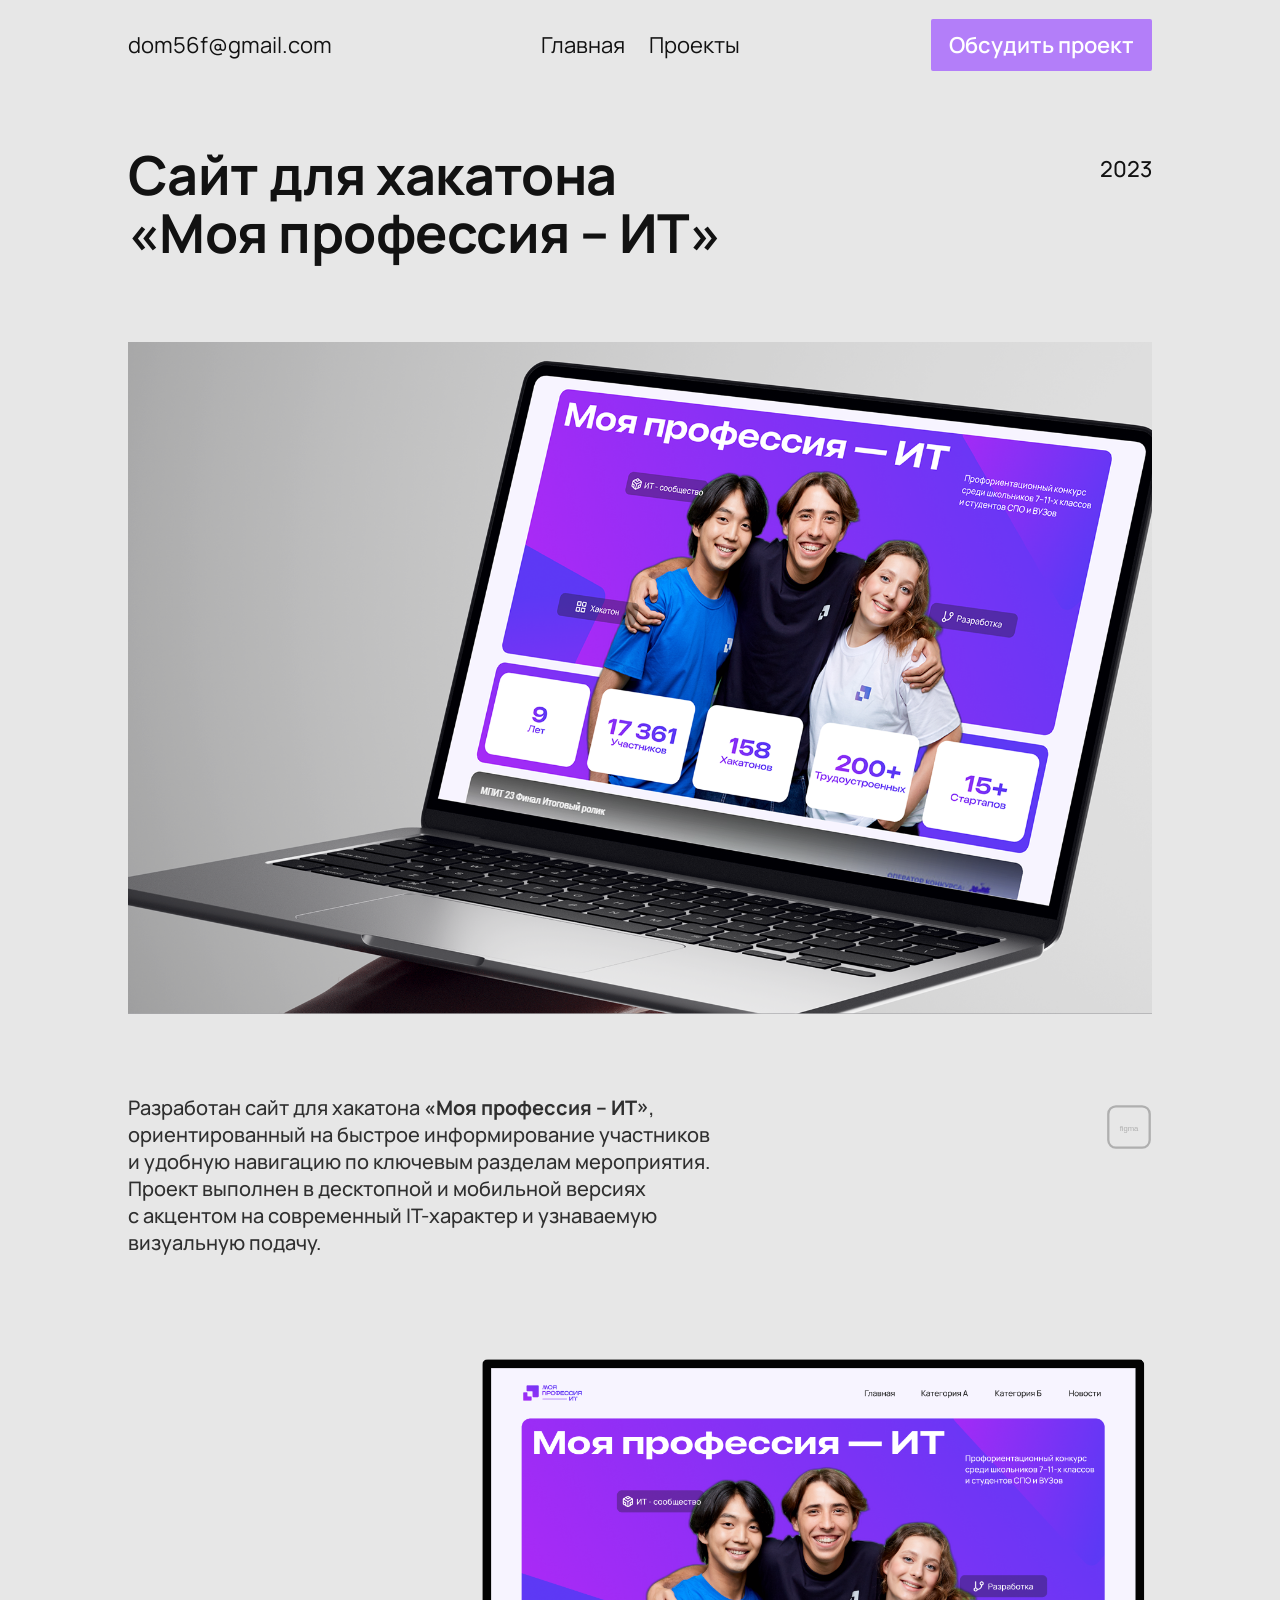
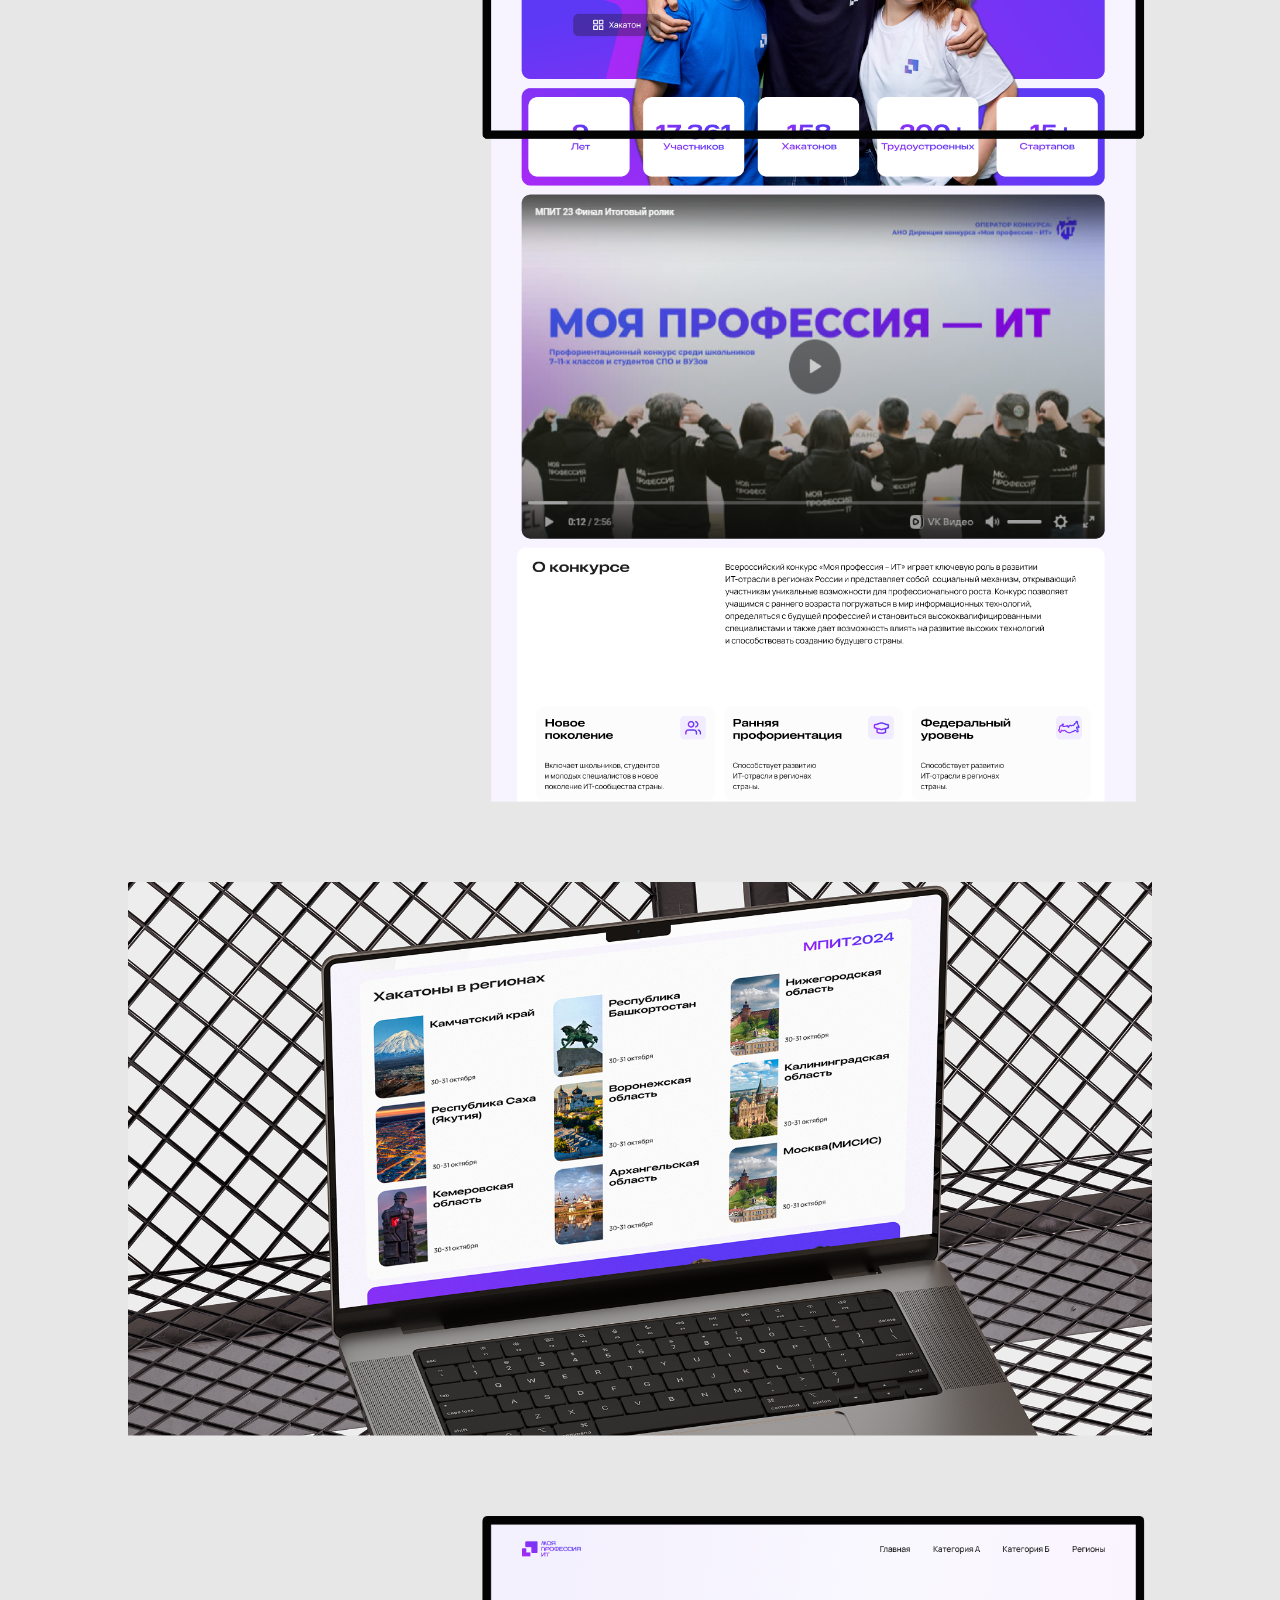
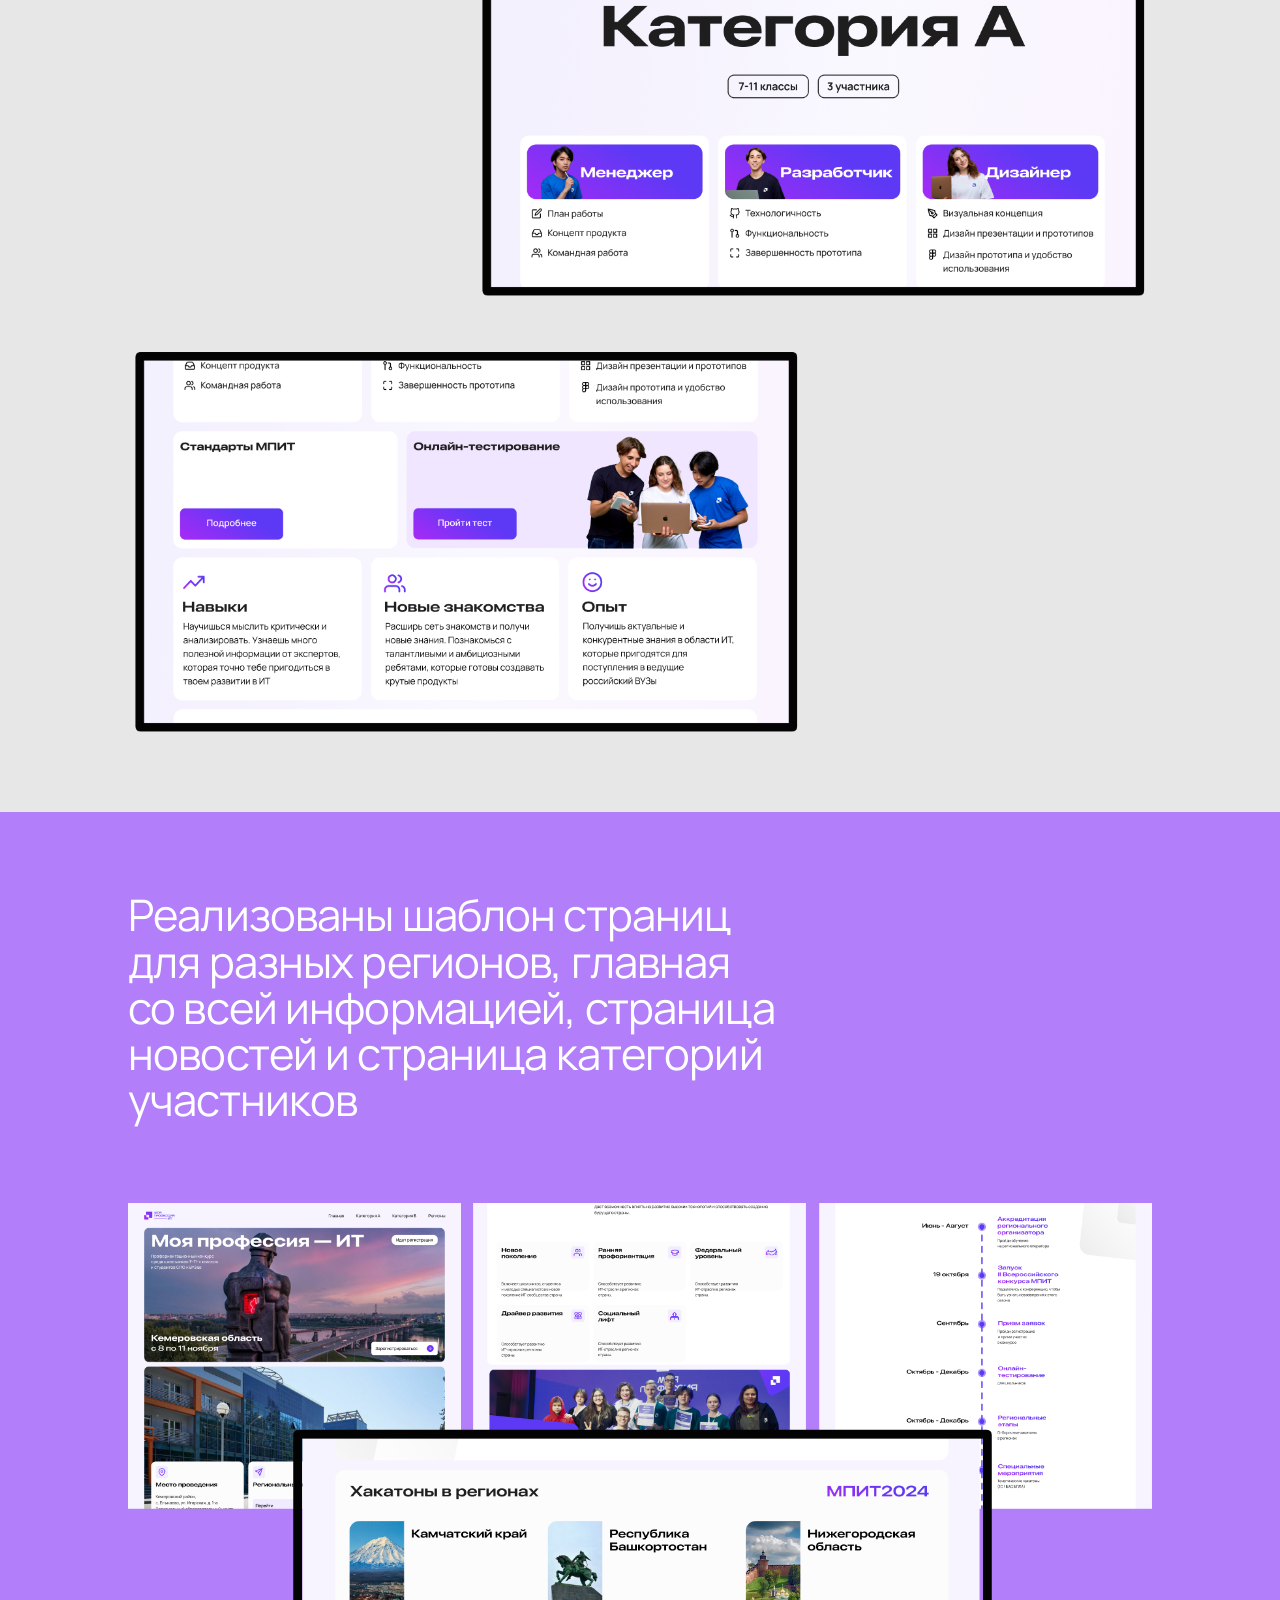
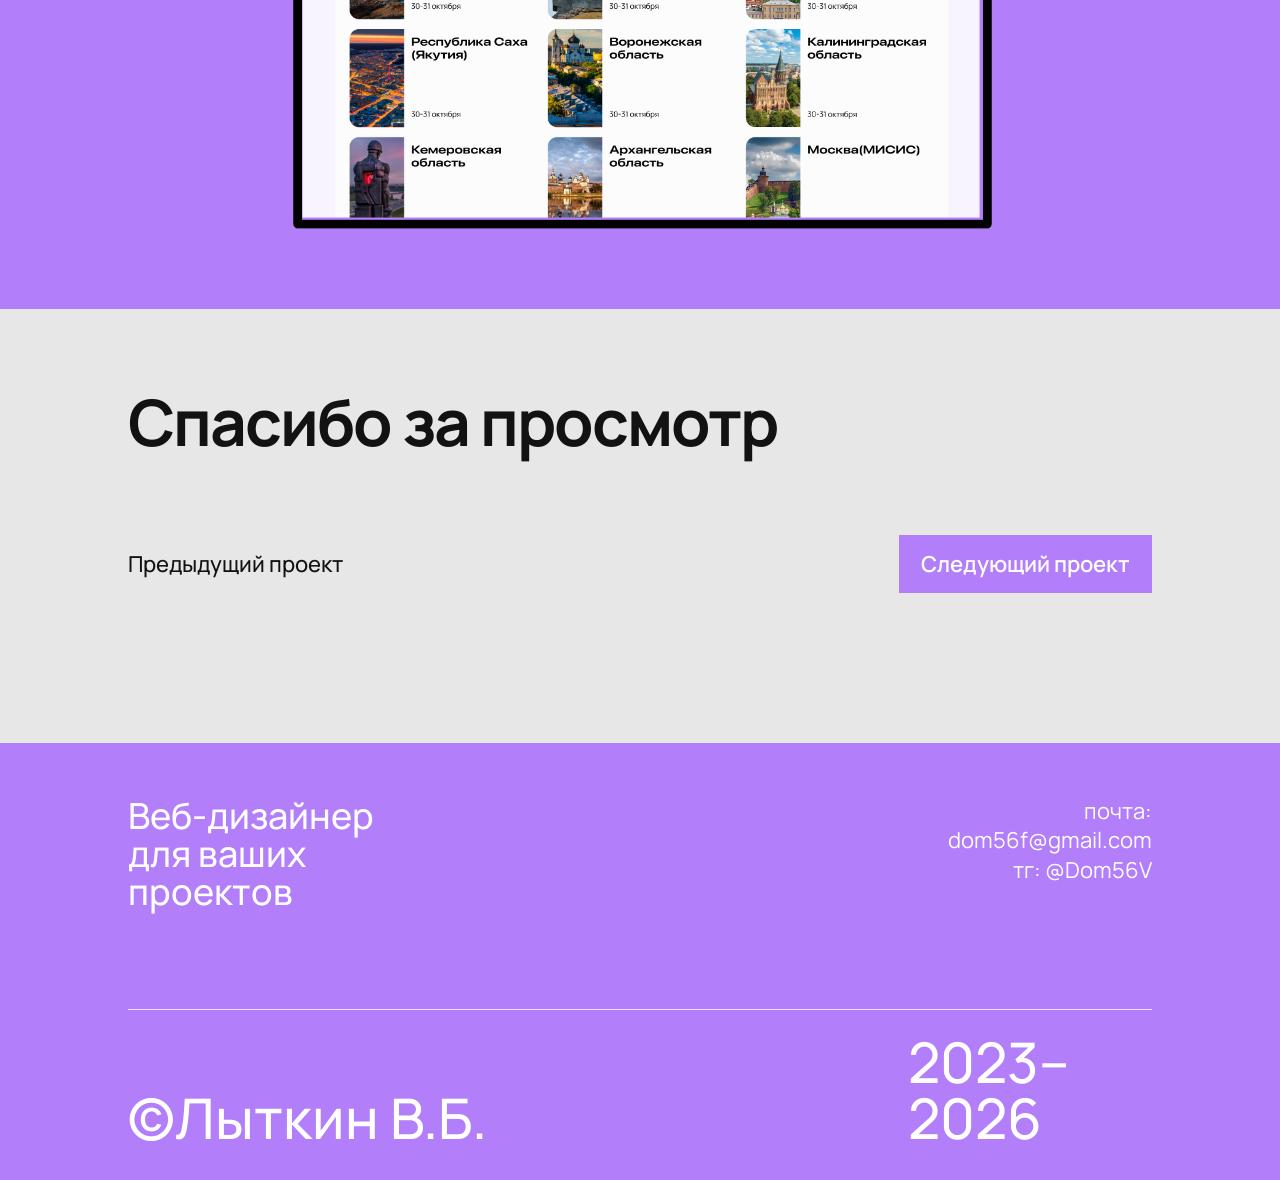
==== commit f3eaae48: "names" ====
--- a/projects/dashboard.html
+++ b/projects/dashboard.html
@@ -25,7 +25,7 @@
       <p class="project-first-year">2023</p>
     </div>
     <div class="project-first-cover">
-      <img src="../media/projects/%D0%9C%D0%9F%D0%98%D0%A2/LAPTOP%20%26%20PHONE%20SCREEN%20MOCKUP%203%201.png" alt="Превью проекта «Моя профессия – ИТ»">
+      <img src="../media/projects/mpit/LAPTOP%20%26%20PHONE%20SCREEN%20MOCKUP%203%201.png" alt="Превью проекта «Моя профессия – ИТ»">
     </div>
 
     <section class="project-second">
@@ -36,21 +36,21 @@
           Проект выполнен в&nbsp;десктопной и&nbsp;мобильной версиях с&nbsp;акцентом на&nbsp;современный IT-характер
           и&nbsp;узнаваемую визуальную подачу.
         </p>
-        <img src="../media/projects/%D0%A1%D0%B0%D0%B9%D1%82-%D1%84%D0%BE%D0%BD%D0%B4%20%D1%8F%D0%BA%D1%83%D1%82%D0%B8%D1%8F/Figma.svg" alt="Figma">
+        <img src="../media/home/services/logos/figma.svg" alt="Figma">
       </div>
 
       <div class="project-second-shot">
-        <img src="../media/projects/%D0%9C%D0%9F%D0%98%D0%A2/Group%2019.png" alt="Экран проекта «Моя профессия – ИТ»">
+        <img src="../media/projects/mpit/Group%2019.png" alt="Экран проекта «Моя профессия – ИТ»">
       </div>
     </section>
 
     <section class="project-shot-wide">
-      <img src="../media/projects/%D0%9C%D0%9F%D0%98%D0%A2/iPhone%20Mockup%2001FM%201.png" alt="Мобильный экран проекта «Моя профессия – ИТ»">
+      <img src="../media/projects/mpit/iPhone%20Mockup%2001FM%201.png" alt="Мобильный экран проекта «Моя профессия – ИТ»">
     </section>
 
     <section class="project-shot-row">
-      <img class="project-shot-row-left" src="../media/projects/%D0%9C%D0%9F%D0%98%D0%A2/Apple%20Pro%20Display%20XDR-1.png" alt="Экран проекта Apple Pro Display XDR слева">
-      <img class="project-shot-row-right" src="../media/projects/%D0%9C%D0%9F%D0%98%D0%A2/Apple%20Pro%20Display%20XDR.png" alt="Экран проекта Apple Pro Display XDR справа">
+      <img class="project-shot-row-left" src="../media/projects/mpit/Apple%20Pro%20Display%20XDR-1.png" alt="Экран проекта Apple Pro Display XDR слева">
+      <img class="project-shot-row-right" src="../media/projects/mpit/Apple%20Pro%20Display%20XDR.png" alt="Экран проекта Apple Pro Display XDR справа">
     </section>
 
     <section class="project-third">
@@ -59,7 +59,7 @@
         и&nbsp;страница категорий участников
       </p>
       <div class="project-third-frame">
-        <img src="../media/projects/%D0%9C%D0%9F%D0%98%D0%A2/Group%2033.png" alt="Экран проекта «Моя профессия – ИТ»">
+        <img src="../media/projects/mpit/Group%2033.png" alt="Экран проекта «Моя профессия – ИТ»">
       </div>
     </section>
 
--- a/styles.css
+++ b/styles.css
@@ -627,6 +627,18 @@
   cursor: pointer;
 }
 
+.feedback-success {
+  max-width: 540px;
+  padding: 28px 0 8px;
+}
+
+.feedback-success p {
+  margin: 0;
+  font-size: clamp(2rem, 3vw, 3rem);
+  line-height: 1.05;
+  font-weight: 600;
+}
+
 .site-footer {
   background: var(--footer-bg);
   color: #fff;
